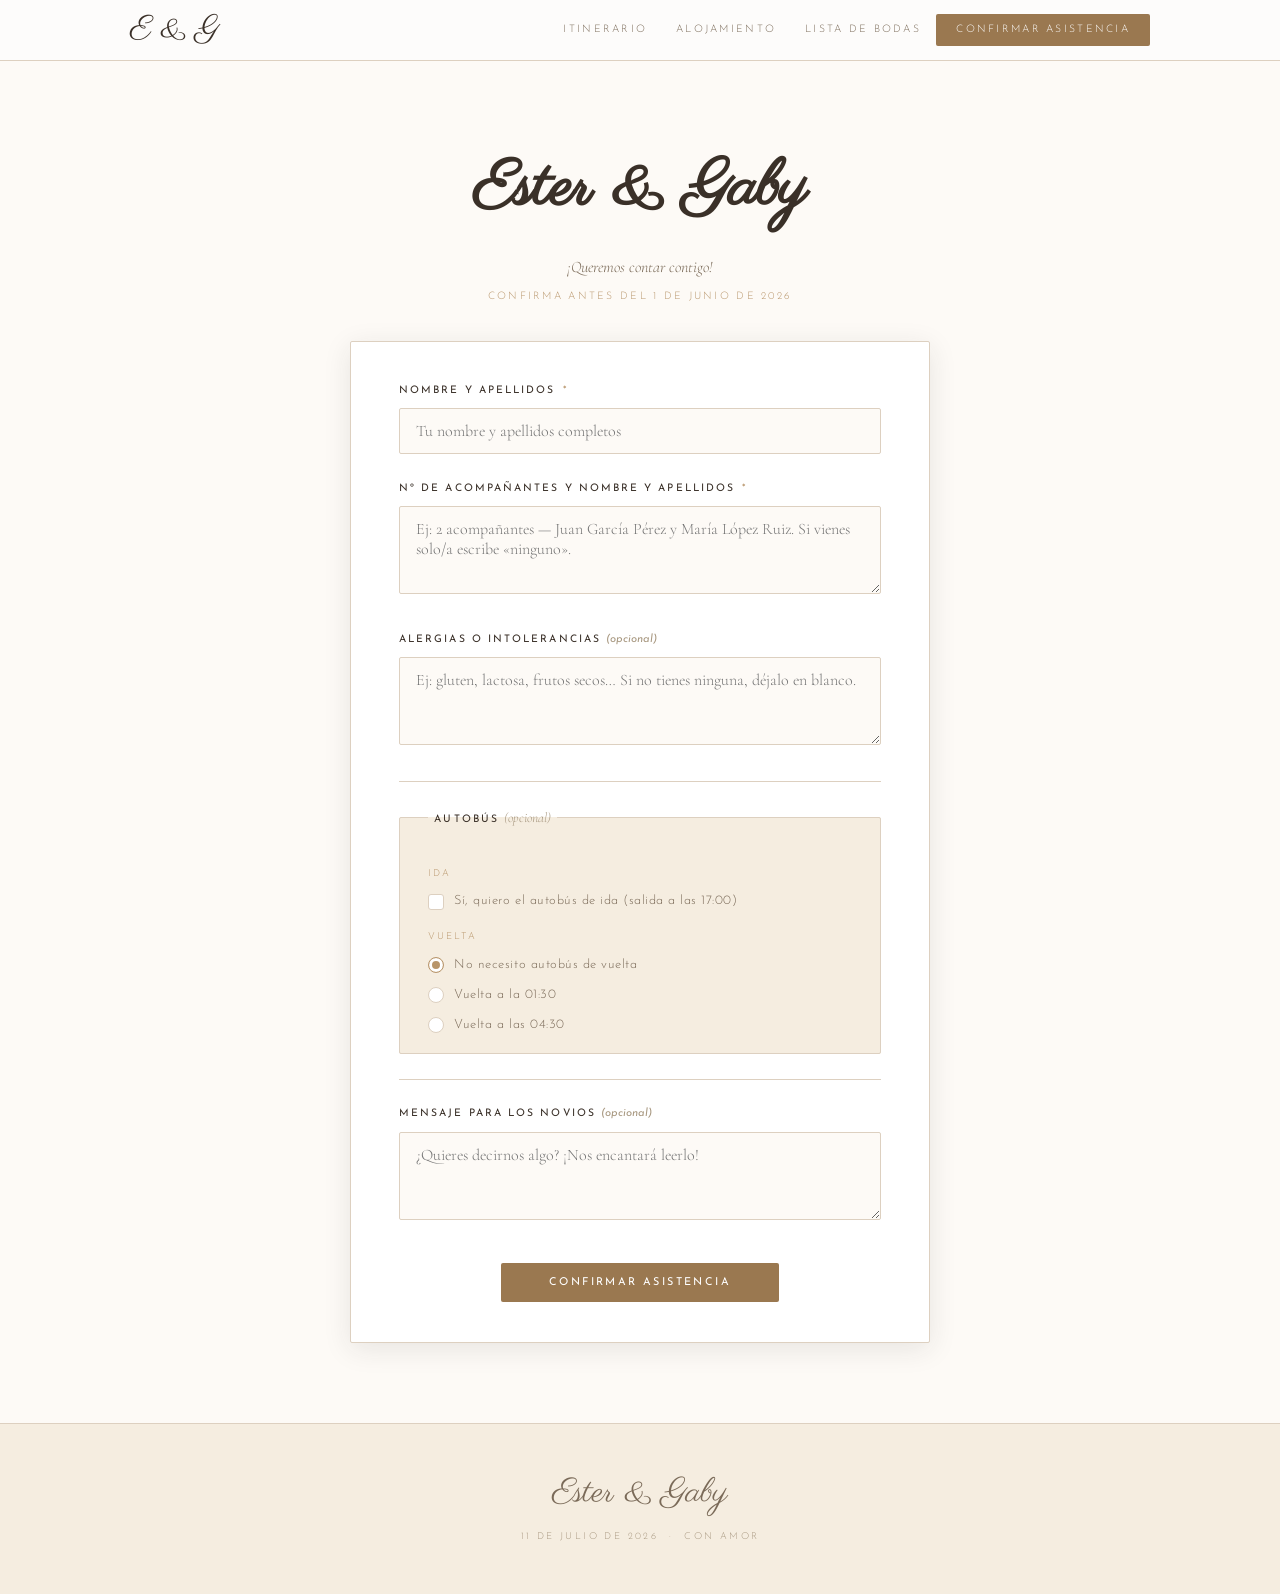
==== confirmacion.html @ cdfa6042 "Favicon cambiado" ====
<!DOCTYPE html>
<html lang="es">
<head>
  <meta charset="UTF-8">
  <meta name="viewport" content="width=device-width, initial-scale=1.0">
  <meta name="description" content="Confirma tu asistencia a la boda de Ester y Gaby · 11 de julio de 2026">
  <title>Confirmar asistencia · Ester &amp; Gaby</title>

  <link rel="icon" type="image/png" href="Imagenes/favicon2.png">

  <link rel="preconnect" href="https://fonts.googleapis.com">
  <link rel="preconnect" href="https://fonts.gstatic.com" crossorigin>
  <link href="https://fonts.googleapis.com/css2?family=Cormorant+Garamond:ital,wght@0,300;0,400;0,600;1,300;1,400&family=Great+Vibes&family=Josefin+Sans:wght@300;400&family=Parisienne&display=swap" rel="stylesheet">
  <link rel="stylesheet" href="styles.css">
</head>
<body class="form-page">

<!-- ══════════════════════════════════════
     NAVEGACIÓN
     ══════════════════════════════════════ -->
<header class="site-header" id="site-header">
  <nav class="nav-wrap" aria-label="Navegación principal">
    <a href="index.html" class="nav-logo" aria-label="Volver al inicio">E &amp; G</a>

    <button
      class="nav-toggle"
      id="nav-toggle"
      aria-label="Abrir menú de navegación"
      aria-expanded="false"
      aria-controls="nav-menu"
    >
      <span></span><span></span><span></span>
    </button>

    <ul class="nav-menu" id="nav-menu" role="list">
      <li><a href="index.html#itinerario">Itinerario</a></li>
      <li><a href="index.html#hoteles">Alojamiento</a></li>
      <li><a href="index.html#lista-bodas">Lista de bodas</a></li>
      <li><a href="confirmacion.html" class="nav-cta-link">Confirmar asistencia</a></li>
    </ul>
  </nav>
</header>

<main>

  <!-- ══════════════════════════════════════
       HERO DEL FORMULARIO
       ══════════════════════════════════════ -->
  <div class="form-hero">
    <div class="form-hero-text">
      <h1 class="form-hero-names">Ester &amp; Gaby</h1>
      <p class="form-hero-sub">¡Queremos contar contigo!</p>
      <p class="form-hero-deadline">Confirma antes del 1 de junio de 2026</p>
    </div>
  </div>

  <!-- ══════════════════════════════════════
       FORMULARIO RSVP
       ══════════════════════════════════════ -->
  <div class="form-wrapper">

    <!--
      ╔═══════════════════════════════════════════════════════════╗
      ║  GOOGLE APPS SCRIPT                                       ║
      ║  Cuando tengas la URL del Web App, sustitúyela aquí:      ║
      ║  action="https://script.google.com/macros/s/XXXX/exec"   ║
      ╚═══════════════════════════════════════════════════════════╝
    -->
    <form
      id="rsvp-form"
      class="rsvp-form"
      action="PENDIENTE_URL_APPS_SCRIPT"
      method="POST"
      novalidate
    >

      <!-- ── 1. Nombre y apellidos ── -->
      <div class="form-group">
        <label class="form-label" for="nombre">
          Nombre y apellidos <span class="req" aria-label="obligatorio">*</span>
        </label>
        <input
          type="text"
          id="nombre"
          name="nombre"
          class="form-input"
          placeholder="Tu nombre y apellidos completos"
          required
          autocomplete="name"
        >
      </div>

      <!-- ── 2. Acompañantes ── -->
      <div class="form-group">
        <label class="form-label" for="acompanantes">
          Nº de acompañantes y nombre y apellidos <span class="req" aria-label="obligatorio">*</span>
        </label>
        <textarea
          id="acompanantes"
          name="acompanantes"
          class="form-textarea"
          rows="3"
          placeholder="Ej: 2 acompañantes — Juan García Pérez y María López Ruiz. Si vienes solo/a escribe «ninguno»."
          required
        ></textarea>
      </div>

      <!-- ── 3. Alergias ── -->
      <div class="form-group">
        <label class="form-label" for="alergias">
          Alergias o intolerancias <span class="opt">(opcional)</span>
        </label>
        <textarea
          id="alergias"
          name="alergias"
          class="form-textarea"
          rows="2"
          placeholder="Ej: gluten, lactosa, frutos secos… Si no tienes ninguna, déjalo en blanco."
        ></textarea>
      </div>

      <hr class="form-divider">

      <!-- ── 4 & 5. Autobús ── -->
      <fieldset class="bus-fieldset">
        <legend class="bus-legend">
          Autobús <span style="font-family:var(--font-serif); font-style:italic; font-weight:300; text-transform:none; letter-spacing:0; font-size:0.85rem; color:var(--text-xlight);">(opcional)</span>
        </legend>

        <!-- Ida -->
        <p class="bus-sublabel">Ida</p>
        <label class="check-label">
          <input type="checkbox" name="autobus_ida" id="autobus_ida" value="Sí, autobús de ida (17:00)">
          Sí, quiero el autobús de ida (salida a las 17:00)
        </label>

        <!-- Vuelta (radio excluyente) -->
        <p class="bus-sublabel">Vuelta</p>
        <div role="radiogroup" aria-label="Selecciona la hora de vuelta del autobús">
          <label class="radio-label">
            <input type="radio" name="autobus_vuelta" value="Sin autobús de vuelta" checked>
            No necesito autobús de vuelta
          </label>
          <label class="radio-label">
            <input type="radio" name="autobus_vuelta" value="Vuelta 01:30">
            Vuelta a la 01:30
          </label>
          <label class="radio-label">
            <input type="radio" name="autobus_vuelta" value="Vuelta 04:30">
            Vuelta a las 04:30
          </label>
        </div>
      </fieldset>

      <hr class="form-divider">

      <!-- ── 6. Mensaje ── -->
      <div class="form-group">
        <label class="form-label" for="mensaje">
          Mensaje para los novios <span class="opt">(opcional)</span>
        </label>
        <textarea
          id="mensaje"
          name="mensaje"
          class="form-textarea"
          rows="3"
          placeholder="¿Quieres decirnos algo? ¡Nos encantará leerlo!"
        ></textarea>
      </div>

      <!-- ── Enviar ── -->
      <div class="form-actions">
        <button type="submit" class="submit-btn" id="submit-btn">
          <span id="btn-text">Confirmar asistencia</span>
        </button>
      </div>

      <!-- Estado: éxito / error -->
      <div class="form-status" id="form-status" role="alert" aria-live="polite"></div>

    </form>
  </div>

</main>


<!-- ══════════════════════════════════════
     FOOTER
     ══════════════════════════════════════ -->
<footer class="site-footer">
  <div class="floral-band-footer" role="img" aria-label="Decoración floral de hortensias en acuarela"></div>
  <div class="footer-content">
    <p class="footer-names">Ester &amp; Gaby</p>
    <p class="footer-meta">11 de julio de 2026 &nbsp;·&nbsp; Con amor</p>
  </div>
</footer>

<script src="script.js" defer></script>
</body>
</html>
---- styles.css ----
/* ============================================================
   BODA ESTER & GABY · 11.07.2026
   Diseño: acuarela hortensias azules · Mobile-first
   ============================================================ */

/* ── Variables ── */
:root {
  --bg:           #fdfaf6;
  --bg-alt:       #f5ede0;
  --text:         #3a3028;
  --text-light:   #7a6a58;
  --text-xlight:  #a89880;

  --h1:           #d4b896;   /* beige cálido claro */
  --h2:           #b8956a;   /* camel / oro viejo principal */
  --h3:           #e8d8c4;   /* beige pálido */
  --h4:           #9a7850;   /* marrón cálido */
  --sage1:        #8fae8f;   /* hojas olivo */
  --sage2:        #b0c4b0;   /* hojas claras */
  --sage3:        #6e8f72;   /* hojas sombra */
  --border:       #ddd0c0;
  --cta:          #9a7850;
  --cta-hover:    #7a5e3a;
  --white:        #ffffff;

  --font-script:  'Great Vibes', cursive;
  --font-serif:   'Cormorant Garamond', Georgia, serif;
  --font-sans:    'Josefin Sans', 'Helvetica Neue', sans-serif;

  --radius:       2px;
  --transition:   0.3s ease;
  --shadow-sm:    0 2px 12px rgba(44,44,42,.06);
  --shadow-md:    0 6px 28px rgba(44,44,42,.10);
}

/* ── Reset ── */
*, *::before, *::after { box-sizing: border-box; margin: 0; padding: 0; }
html { scroll-behavior: smooth; font-size: 16px; }
body {
  background: var(--bg);
  color: var(--text);
  font-family: var(--font-sans);
  font-weight: 300;
  line-height: 1.75;
  overflow-x: hidden;
}
img { max-width: 100%; height: auto; display: block; }
a  { color: inherit; text-decoration: none; transition: var(--transition); }
ul, ol { list-style: none; }
button { cursor: pointer; font-family: inherit; }

/* ── Container ── */
.container {
  width: 100%;
  max-width: 1060px;
  margin: 0 auto;
  padding: 0 1.25rem;
}

/* ── Secciones base ── */
.section { padding: 4.5rem 0; }
.section-alt { background: var(--bg-alt); }

.section-header { text-align: center; margin-bottom: 2.75rem; }

.section-eyebrow {
  font-family: var(--font-sans);
  font-size: 0.65rem;
  letter-spacing: 0.3em;
  text-transform: uppercase;
  color: var(--h2);
  margin-bottom: 0.6rem;
}

.section-title {
  font-family: var(--font-serif);
  font-size: clamp(1.9rem, 5vw, 2.8rem);
  font-weight: 400;
  color: var(--text);
  line-height: 1.15;
}

.section-title-script {
  font-family: 'Parisienne', cursive;
  font-size: clamp(2.4rem, 6vw, 3.5rem);
  font-weight: 400;
  color: var(--text);
  line-height: 1.1;
}

.section-sub {
  font-family: var(--font-serif);
  font-size: 1rem;
  font-style: italic;
  color: var(--text-light);
  margin-top: 0.4rem;
}

/* ── Olive branch SVG divider ── */
.olive-divider {
  display: flex;
  justify-content: center;
  margin: 0 auto 2rem;
  max-width: 480px;
  padding: 0 1rem;
  opacity: 0.85;
}
.olive-divider svg { width: 100%; height: auto; }

/* ── Scroll reveal ── */
.reveal {
  opacity: 0;
  transform: translateY(20px);
  transition: opacity 0.65s ease, transform 0.65s ease;
}
.reveal.is-visible { opacity: 1; transform: none; }
@media (prefers-reduced-motion: reduce) {
  .reveal { transition: none; opacity: 1; transform: none; }
}

/* ── Botones ── */
.btn {
  display: inline-block;
  padding: 0.75rem 2.25rem;
  font-family: var(--font-sans);
  font-size: 0.68rem;
  font-weight: 400;
  letter-spacing: 0.22em;
  text-transform: uppercase;
  border-radius: var(--radius);
  transition: var(--transition);
  border: none;
}
.btn-primary {
  background: var(--cta);
  color: var(--white);
}
.btn-primary:hover { background: var(--cta-hover); }

.btn-outline {
  background: transparent;
  color: var(--h2);
  border: 1px solid var(--h2);
}
.btn-outline:hover { background: var(--h2); color: var(--white); }


/* ============================================================
   NAVIGATION
   ============================================================ */

.site-header {
  position: sticky;
  top: 0; z-index: 200;
  background: rgba(253,252,251,0.94);
  backdrop-filter: blur(10px);
  -webkit-backdrop-filter: blur(10px);
  border-bottom: 1px solid var(--border);
  transition: box-shadow var(--transition);
}
.site-header.scrolled { box-shadow: var(--shadow-sm); }

.nav-wrap {
  max-width: 1060px;
  margin: 0 auto;
  padding: 0 1.25rem;
  height: 60px;
  display: flex;
  align-items: center;
  justify-content: space-between;
}

.nav-logo {
  font-family: 'Parisienne', cursive;
  font-size: 2rem;
  color: var(--text);
  line-height: 1;
  flex-shrink: 0;
}

/* Hamburger */
.nav-toggle {
  display: flex;
  flex-direction: column;
  justify-content: center;
  gap: 5px;
  width: 36px;
  height: 36px;
  background: none;
  border: none;
  padding: 4px;
  z-index: 201;
}
.nav-toggle span {
  display: block;
  width: 22px;
  height: 1.5px;
  background: var(--text);
  transition: transform 0.3s ease, opacity 0.3s ease;
  transform-origin: center;
}
.site-header.nav-open .nav-toggle span:nth-child(1) { transform: translateY(6.5px) rotate(45deg); }
.site-header.nav-open .nav-toggle span:nth-child(2) { opacity: 0; }
.site-header.nav-open .nav-toggle span:nth-child(3) { transform: translateY(-6.5px) rotate(-45deg); }

/* Mobile menu */
.nav-menu {
  display: none;
  flex-direction: column;
  text-align: center;
  gap: 0;
  position: absolute;
  top: 60px; left: 0; right: 0;
  background: rgba(253,252,251,0.97);
  border-bottom: 1px solid var(--border);
  padding: 0.75rem 0 1.25rem;
}
.site-header.nav-open .nav-menu { display: flex; }

.nav-menu li a {
  display: block;
  padding: 0.65rem 1.5rem;
  font-family: var(--font-sans);
  font-size: 0.68rem;
  letter-spacing: 0.22em;
  text-transform: uppercase;
  color: var(--text-light);
}
.nav-menu li a:hover { color: var(--h2); }

.nav-cta-link {
  display: inline-block !important;
  margin-top: 0.5rem;
  padding: 0.55rem 1.75rem !important;
  background: var(--cta) !important;
  color: var(--white) !important;
  border-radius: var(--radius);
}
.nav-cta-link:hover { background: var(--cta-hover) !important; }

/* Desktop nav */
@media (min-width: 768px) {
  .nav-toggle { display: none; }
  .nav-menu {
    display: flex !important;
    flex-direction: row;
    position: static;
    background: transparent;
    border: none;
    padding: 0;
    gap: 0.1rem;
    align-items: center;
  }
  .nav-menu li a { padding: 0.4rem 0.85rem; font-size: 0.65rem; }
  .nav-cta-link { margin-top: 0 !important; padding: 0.45rem 1.25rem !important; font-size: 0.65rem !important; }
}


/* ============================================================
   HERO
   ============================================================ */

.hero {
  background: var(--bg);
  overflow: hidden;
}

.hero-inner {
  display: flex;
  flex-direction: column;
  align-items: center;
  padding: 2.5rem 1.25rem 0;
  max-width: 1060px;
  margin: 0 auto;
}

/* Imagen protagonista: centrada, gran tamaño, siempre arriba */
.hero-img-wrap {
  width: 100%;
  max-width: 620px;
  flex-shrink: 0;
}
.hero-img-wrap img {
  width: 100%;
  height: auto;
  display: block;
}

/* Texto siempre centrado debajo de la imagen */
.hero-text { text-align: center; }

.hero-eyebrow {
  font-family: var(--font-sans);
  font-size: 0.65rem;
  letter-spacing: 0.3em;
  text-transform: uppercase;
  color: var(--text-xlight);
  margin-bottom: 0.75rem;
}

.hero-names {
  font-family: 'Parisienne', cursive;
  font-size: clamp(3rem, 10vw, 5.5rem);
  font-weight: 400;
  letter-spacing: 0.02em;
  text-transform: none;
  color: var(--text);
  line-height: 1.2;
  margin: 1.4rem 0 0.4rem;
}

.hero-ampersand {
  font-family: 'Parisienne', cursive;
  font-size: 1em;
  color: inherit;
}

.hero-date {
  font-family: var(--font-serif);
  font-size: clamp(1rem, 2.5vw, 1.25rem);
  font-weight: 400;
  color: var(--text-light);
  letter-spacing: 0.12em;
  margin: 1rem 0 0.25rem;
}

.hero-location {
  font-family: var(--font-serif);
  font-size: clamp(0.85rem, 2vw, 1rem);
  font-style: italic;
  color: var(--text-xlight);
  letter-spacing: 0.08em;
  margin-bottom: 1.75rem;
}

/* Countdown */
.countdown {
  display: flex;
  align-items: center;
  gap: 0.5rem;
  justify-content: center;
  margin-bottom: 2rem;
}

.countdown-unit {
  display: flex;
  flex-direction: column;
  align-items: center;
  min-width: clamp(52px, 12vw, 72px);
  padding: 0.7rem 0.4rem 0.6rem;
  background: var(--white);
  border: 1px solid var(--border);
  border-radius: var(--radius);
  box-shadow: var(--shadow-sm);
}

.countdown-num {
  font-family: var(--font-serif);
  font-size: clamp(1.5rem, 5vw, 2.2rem);
  font-weight: 400;
  color: var(--h4);
  line-height: 1;
  font-variant-numeric: tabular-nums;
  min-width: 2ch;
  text-align: center;
}

.countdown-label {
  font-family: var(--font-sans);
  font-size: 0.55rem;
  letter-spacing: 0.18em;
  text-transform: uppercase;
  color: var(--text-xlight);
  margin-top: 0.3rem;
}

.countdown-sep {
  font-family: var(--font-serif);
  font-size: clamp(1.2rem, 4vw, 1.8rem);
  color: var(--h1);
  padding-bottom: 0.6rem;
  align-self: center;
  line-height: 1;
}

/* Desktop: imagen más grande pero sigue centrada */
@media (min-width: 768px) {
  .hero-inner { padding-top: 3.5rem; }
  .hero-img-wrap { max-width: 720px; }
}


/* ============================================================
   ITINERARIO — Timeline
   ============================================================ */

.timeline-wrap { max-width: 820px; margin: 0 auto; }

/* TIMELINE — alternado izquierda/derecha en todas las pantallas */
.timeline {
  position: relative;
  padding-left: 0;
}

.timeline::before {
  content: '';
  position: absolute;
  top: 10px; bottom: 10px;
  left: 50%;
  transform: translateX(-1px);
  width: 1px;
  background: linear-gradient(to bottom,
    transparent,
    var(--border) 8%,
    var(--border) 92%,
    transparent);
}

.timeline-item {
  display: grid;
  grid-template-columns: 1fr 1.5rem 1fr;
  column-gap: 0.5rem;
  align-items: start;
  margin-bottom: 1.75rem;
}
.timeline-item:last-child { margin-bottom: 0; }

.timeline-dot {
  width: 10px;
  height: 10px;
  border-radius: 50%;
  background: var(--white);
  border: 2px solid var(--h2);
  box-shadow: 0 0 0 3px rgba(154,181,204,0.18);
  z-index: 1;
}

.timeline-time {
  font-family: var(--font-sans);
  font-size: 0.6rem;
  letter-spacing: 0.15em;
  text-transform: uppercase;
  color: var(--h2);
  margin-bottom: 0.45rem;
  line-height: 1.5;
}

.timeline-card {
  display: flex;
  align-items: center;
  gap: 0.6rem;
  background: var(--white);
  border: 1px solid var(--border);
  border-radius: var(--radius);
  padding: 0.65rem 0.75rem;
  box-shadow: var(--shadow-sm);
  transition: box-shadow var(--transition), transform var(--transition);
}
.timeline-card:hover { box-shadow: var(--shadow-md); transform: translateY(-1px); }

.timeline-img {
  width: 48px;
  height: 48px;
  object-fit: contain;
  flex-shrink: 0;
  border-radius: var(--radius);
}

.timeline-info h3 {
  font-family: var(--font-sans);
  font-size: 0.65rem;
  font-weight: 400;
  letter-spacing: 0.12em;
  text-transform: uppercase;
  color: var(--text);
  margin-bottom: 0.1rem;
}
.timeline-info p {
  font-family: var(--font-serif);
  font-style: italic;
  font-size: 0.78rem;
  color: var(--text-light);
}
.timeline-map-link {
  display: inline-block;
  margin-top: 0.4rem;
  font-family: var(--font-sans);
  font-size: 0.65rem;
  letter-spacing: 0.06em;
  color: var(--cta);
  text-decoration: none;
}
.timeline-map-link:hover { text-decoration: underline; }

/* Items IMPARES: hora col 1, dot col 2, card col 3 */
.timeline-item:nth-child(odd) .timeline-time {
  grid-column: 1; grid-row: 1;
  text-align: right;
  padding-top: 0.85rem;
}
.timeline-item:nth-child(odd) .timeline-dot {
  grid-column: 2; grid-row: 1;
  position: static;
  margin: 0.9rem auto 0;
}
.timeline-item:nth-child(odd) .timeline-card {
  grid-column: 3; grid-row: 1;
}

/* Items PARES: card col 1, dot col 2, hora col 3 */
.timeline-item:nth-child(even) .timeline-card {
  grid-column: 1; grid-row: 1;
  flex-direction: row-reverse;
  text-align: right;
}
.timeline-item:nth-child(even) .timeline-dot {
  grid-column: 2; grid-row: 1;
  position: static;
  margin: 0.9rem auto 0;
}
.timeline-item:nth-child(even) .timeline-time {
  grid-column: 3; grid-row: 1;
  text-align: left;
  padding-top: 0.85rem;
}

/* TABLET/DESKTOP: más espacio y elementos más grandes */
@media (min-width: 640px) {
  .timeline-item {
    grid-template-columns: 1fr 2.5rem 1fr;
    column-gap: 1rem;
    margin-bottom: 2.5rem;
  }
  .timeline-dot { margin-top: 1.05rem !important; }
  .timeline-time { font-size: 0.65rem; }
  .timeline-card { padding: 0.85rem; gap: 1rem; }
  .timeline-img { width: 72px; height: 72px; }
  .timeline-info h3 { font-size: 0.75rem; }
  .timeline-info p { font-size: 0.88rem; }
  .timeline-map-link { font-size: 0.75rem; }
}

@media (min-width: 768px) {
  .timeline-card { padding: 1rem 1.2rem; gap: 1.2rem; }
  .timeline-img  { width: 90px; height: 90px; }
}


/* ============================================================
   HOTELES — Accordion details/summary
   ============================================================ */

.hotels-intro {
  text-align: center;
  font-family: var(--font-serif);
  font-style: italic;
  font-size: 1rem;
  color: var(--text-light);
  max-width: 520px;
  margin: -1.5rem auto 2.5rem;
}

.hotels-accordion {
  max-width: 680px;
  margin: 0 auto;
  border-top: 1px solid var(--border);
}

.hotel-group {
  border-bottom: 1px solid var(--border);
}

.hotel-summary {
  display: flex;
  align-items: center;
  gap: 1rem;
  padding: 1.1rem 0.25rem;
  cursor: pointer;
  list-style: none;
  user-select: none;
  transition: background var(--transition);
  border-radius: var(--radius);
}
.hotel-summary::-webkit-details-marker { display: none; }
.hotel-summary:hover { background: rgba(154,181,204,0.06); }

.hotel-group-location {
  font-family: var(--font-sans);
  font-size: 0.65rem;
  letter-spacing: 0.28em;
  text-transform: uppercase;
  color: var(--h2);
  flex-shrink: 0;
  min-width: 80px;
}

.hotel-group-label {
  font-family: var(--font-serif);
  font-size: 1.05rem;
  font-weight: 400;
  color: var(--text);
  flex: 1;
}

.hotel-count {
  font-family: var(--font-sans);
  font-size: 0.62rem;
  letter-spacing: 0.15em;
  color: var(--text-xlight);
  flex-shrink: 0;
}

.hotel-chevron {
  width: 8px;
  height: 8px;
  border-right: 1.5px solid var(--h2);
  border-bottom: 1.5px solid var(--h2);
  transform: rotate(45deg);
  transition: transform 0.3s ease;
  flex-shrink: 0;
  margin-top: -3px;
}
.hotel-group[open] .hotel-chevron { transform: rotate(-135deg); margin-top: 3px; }

.hotel-list {
  padding: 0.25rem 0 1.25rem 1rem;
  display: flex;
  flex-direction: column;
  gap: 0.1rem;
}

.hotel-link {
  display: flex;
  align-items: center;
  justify-content: space-between;
  gap: 0.75rem;
  padding: 0.6rem 0.85rem;
  font-family: var(--font-serif);
  font-size: 1rem;
  color: var(--text);
  border-radius: var(--radius);
  transition: background var(--transition), color var(--transition);
}
.hotel-link:hover {
  background: rgba(154,181,204,0.10);
  color: var(--h4);
}
.hotel-link-arrow {
  font-size: 0.85rem;
  color: var(--h2);
  opacity: 0;
  transition: opacity var(--transition), transform var(--transition);
}
.hotel-link:hover .hotel-link-arrow { opacity: 1; transform: translateX(3px); }


/* ============================================================
   LISTA DE BODAS
   ============================================================ */

.lista-content {
  max-width: 580px;
  margin: 0 auto;
  text-align: center;
}

.lista-text {
  font-family: var(--font-serif);
  font-size: clamp(1rem, 2.2vw, 1.15rem);
  font-style: italic;
  color: var(--text-light);
  line-height: 1.9;
  margin-bottom: 2rem;
}

.iban-card {
  display: inline-flex;
  flex-direction: column;
  align-items: center;
  gap: 1rem;
  background: var(--white);
  border: 1px solid var(--border);
  border-radius: var(--radius);
  padding: 1.75rem 2.25rem;
  box-shadow: var(--shadow-sm);
  position: relative;
}

.iban-label {
  font-family: var(--font-sans);
  font-size: 0.6rem;
  letter-spacing: 0.3em;
  text-transform: uppercase;
  color: var(--text-xlight);
}

.iban-number {
  font-family: var(--font-serif);
  font-size: clamp(0.95rem, 2.8vw, 1.2rem);
  font-weight: 400;
  letter-spacing: 0.12em;
  color: var(--text);
  font-style: normal;
}

.btn-copy {
  display: inline-flex;
  align-items: center;
  gap: 0.45rem;
  padding: 0.5rem 1.1rem;
  background: transparent;
  border: 1px solid var(--border);
  color: var(--text-light);
  font-family: var(--font-sans);
  font-size: 0.62rem;
  letter-spacing: 0.18em;
  text-transform: uppercase;
  border-radius: var(--radius);
  transition: var(--transition);
}
.btn-copy:hover { border-color: var(--h2); color: var(--h2); }
.btn-copy.copied { border-color: var(--sage1); color: var(--sage1); }

.copy-feedback {
  position: absolute;
  bottom: -1.6rem;
  left: 50%;
  transform: translateX(-50%);
  font-family: var(--font-sans);
  font-size: 0.62rem;
  letter-spacing: 0.18em;
  text-transform: uppercase;
  color: var(--sage1);
  white-space: nowrap;
  opacity: 0;
  transition: opacity 0.35s ease;
}
.copy-feedback.show { opacity: 1; }


/* ============================================================
   NOTA ADULTOS
   ============================================================ */

.section-nota { padding: 3rem 0; }

.nota-card {
  max-width: 660px;
  margin: 0 auto;
  display: flex;
  align-items: flex-start;
  gap: 1.25rem;
  padding: 1.75rem 2rem;
  background: var(--white);
  border: 1px solid var(--border);
  border-left: 3px solid var(--h1);
  border-radius: var(--radius);
  box-shadow: var(--shadow-sm);
}

.nota-icon {
  color: var(--h1);
  font-size: 1.1rem;
  flex-shrink: 0;
  margin-top: 0.2rem;
  line-height: 1;
}

.nota-text {
  font-family: var(--font-serif);
  font-size: clamp(0.95rem, 2vw, 1.05rem);
  font-style: italic;
  color: var(--text-light);
  line-height: 1.8;
}


/* ============================================================
   CTA CONFIRMACION
   ============================================================ */

.section-cta { text-align: center; padding: 5rem 0; }
.cta-inner { display: flex; flex-direction: column; align-items: center; gap: 1.5rem; }
.cta-deadline {
  font-family: var(--font-serif);
  font-size: 1rem;
  font-style: italic;
  color: var(--text-light);
}
.cta-deadline strong { color: var(--h4); font-style: normal; font-weight: 400; }


/* ============================================================
   FOOTER
   ============================================================ */

.site-footer {
  background: var(--bg-alt);
  border-top: 1px solid var(--border);
}

.footer-content {
  text-align: center;
  padding: 2.5rem 1.25rem 3rem;
}

.footer-names {
  font-family: 'Parisienne', cursive;
  font-size: 2.1rem;
  color: var(--text-light);
  margin-bottom: 0.4rem;
}

.footer-meta {
  font-family: var(--font-sans);
  font-size: 0.6rem;
  letter-spacing: 0.25em;
  text-transform: uppercase;
  color: var(--text-xlight);
}
.footer-powered {
  font-family: var(--font-sans);
  font-size: 0.5rem;
  letter-spacing: 0.15em;
  color: var(--text-xlight);
  opacity: 0.5;
  margin-top: 0.75rem;
}


/* ============================================================
   FORMULARIO (confirmacion.html)
   ============================================================ */

.form-page { min-height: 100vh; background: var(--bg); }

/* Hero del formulario */
.form-hero {
  overflow: hidden;
  text-align: center;
}

.form-hero-text {
  padding: 3.5rem 1.25rem 1.5rem;
}

.form-hero-names {
  font-family: 'Parisienne', cursive;
  font-size: clamp(2.5rem, 7vw, 4rem);
  color: var(--text);
  margin-bottom: 0.5rem;
}

.form-hero-sub {
  font-family: var(--font-serif);
  font-size: 1rem;
  font-style: italic;
  color: var(--text-light);
}

.form-hero-deadline {
  display: inline-block;
  margin-top: 0.3rem;
  font-family: var(--font-sans);
  font-size: 0.65rem;
  letter-spacing: 0.22em;
  text-transform: uppercase;
  color: var(--h2);
}

/* Formulario */
.form-wrapper {
  max-width: 620px;
  margin: 0 auto;
  padding: 0.5rem 1.25rem 5rem;
}

.rsvp-form {
  background: var(--white);
  border: 1px solid var(--border);
  border-radius: var(--radius);
  box-shadow: var(--shadow-md);
  padding: 2rem 1.5rem;
}

.form-group { margin-bottom: 1.6rem; }

.form-label {
  display: block;
  font-family: var(--font-sans);
  font-size: 0.65rem;
  font-weight: 400;
  letter-spacing: 0.2em;
  text-transform: uppercase;
  color: var(--text);
  margin-bottom: 0.5rem;
}

.form-label .req { color: var(--h2); margin-left: 2px; }
.form-label .opt { color: var(--text-xlight); font-style: italic; text-transform: none; letter-spacing: 0; font-size: 0.7rem; }

.form-input,
.form-textarea {
  width: 100%;
  padding: 0.75rem 1rem;
  border: 1px solid var(--border);
  border-radius: var(--radius);
  background: var(--bg);
  font-family: var(--font-serif);
  font-size: 1rem;
  font-weight: 300;
  color: var(--text);
  transition: border-color 0.25s ease, box-shadow 0.25s ease;
  outline: none;
  -webkit-appearance: none;
}
.form-input:focus,
.form-textarea:focus {
  border-color: var(--h2);
  box-shadow: 0 0 0 3px rgba(154,181,204,0.15);
  background: var(--white);
}
.form-textarea { resize: vertical; min-height: 88px; }

/* Fieldset autobús */
.bus-fieldset {
  border: 1px solid var(--border);
  border-radius: var(--radius);
  padding: 1.25rem 1.25rem 0.75rem;
  background: var(--bg-alt);
  margin-bottom: 1.6rem;
}
.bus-legend {
  font-family: var(--font-sans);
  font-size: 0.65rem;
  font-weight: 400;
  letter-spacing: 0.2em;
  text-transform: uppercase;
  color: var(--text);
  padding: 0 0.4rem;
}
.bus-sublabel {
  font-family: var(--font-sans);
  font-size: 0.6rem;
  letter-spacing: 0.2em;
  text-transform: uppercase;
  color: var(--h2);
  margin: 1rem 0 0.5rem;
}
.bus-sublabel:first-of-type { margin-top: 0.75rem; }

/* Checkbox & Radio custom */
.check-label,
.radio-label {
  display: flex;
  align-items: center;
  gap: 0.65rem;
  cursor: pointer;
  margin-bottom: 0.5rem;
  font-family: var(--font-sans);
  font-size: 0.8rem;
  font-weight: 300;
  letter-spacing: 0.04em;
  color: var(--text-light);
}
.check-label:last-child,
.radio-label:last-child { margin-bottom: 0; }

.check-label input[type="checkbox"],
.radio-label  input[type="radio"] {
  -webkit-appearance: none;
  appearance: none;
  width: 16px; height: 16px;
  border: 1.5px solid var(--border);
  border-radius: 3px;
  background: var(--white);
  cursor: pointer;
  flex-shrink: 0;
  transition: var(--transition);
  position: relative;
}
.radio-label input[type="radio"] { border-radius: 50%; }

.check-label input[type="checkbox"]:checked {
  background: var(--h2);
  border-color: var(--h2);
}
.check-label input[type="checkbox"]:checked::after {
  content: '';
  position: absolute;
  top: 1px; left: 4px;
  width: 5px; height: 8px;
  border: 1.5px solid var(--white);
  border-top: none; border-left: none;
  transform: rotate(45deg);
}
.radio-label input[type="radio"]:checked {
  border-color: var(--h2);
  box-shadow: inset 0 0 0 3px var(--white), inset 0 0 0 8px var(--h2);
}

.form-divider {
  border: none;
  border-top: 1px solid var(--border);
  margin: 1.5rem 0;
}

/* Submit */
.form-actions { text-align: center; padding-top: 0.5rem; }

.submit-btn {
  display: inline-block;
  padding: 0.85rem 3rem;
  background: var(--cta);
  color: var(--white);
  font-family: var(--font-sans);
  font-size: 0.68rem;
  font-weight: 400;
  letter-spacing: 0.22em;
  text-transform: uppercase;
  border: none;
  border-radius: var(--radius);
  cursor: pointer;
  transition: background var(--transition);
}
.submit-btn:hover:not(:disabled) { background: var(--cta-hover); }
.submit-btn:disabled { opacity: 0.6; cursor: not-allowed; }

/* Status mensajes */
.form-status {
  margin-top: 1.25rem;
  padding: 1rem 1.25rem;
  border-radius: var(--radius);
  font-family: var(--font-serif);
  font-size: 0.95rem;
  font-style: italic;
  text-align: center;
  display: none;
}
.form-status.success {
  display: block;
  background: rgba(143,174,143,0.1);
  border: 1px solid var(--sage1);
  color: var(--sage3);
}
.form-status.error {
  display: block;
  background: rgba(180,80,80,0.07);
  border: 1px solid #c07070;
  color: #a05050;
}

/* Responsive form */
@media (min-width: 768px) {
  .rsvp-form { padding: 2.5rem 3rem; }
  .form-hero-text { padding-top: 4.5rem; }
  .bus-fieldset { padding: 1.5rem 1.75rem 1rem; }
}
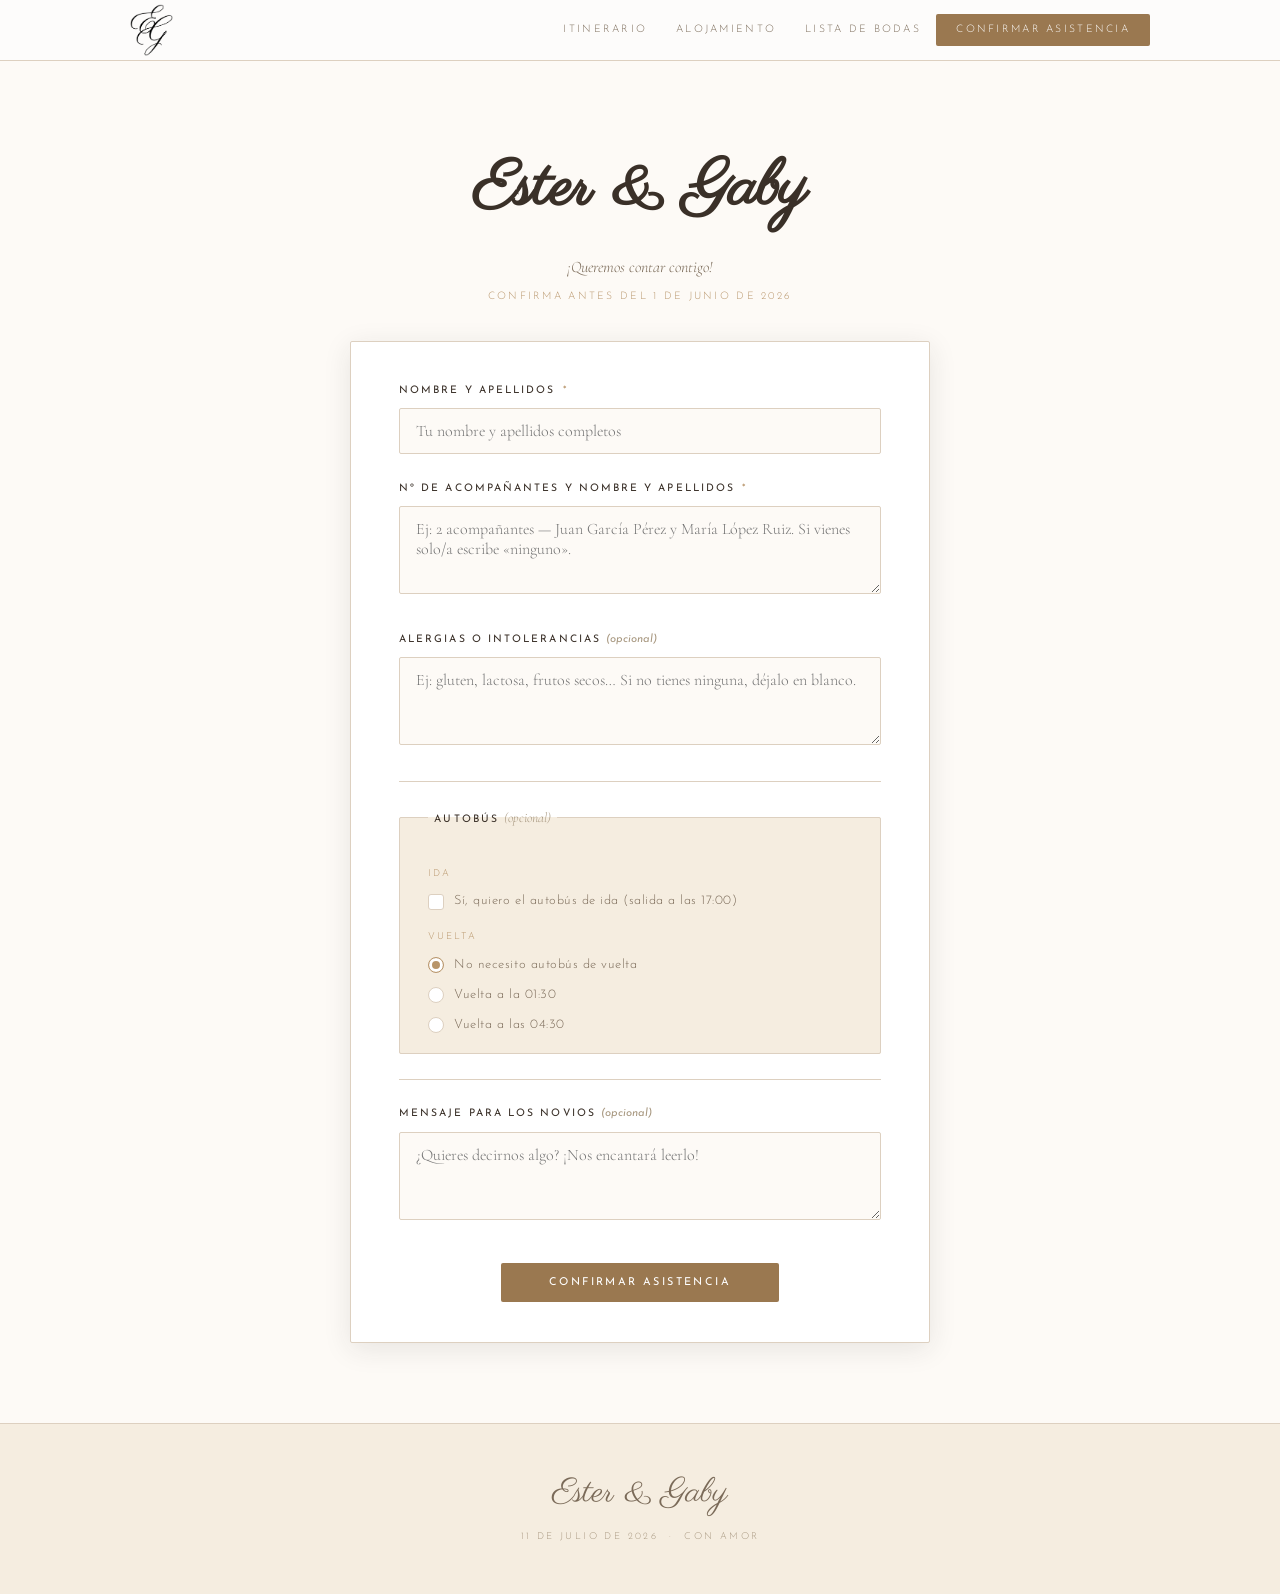
==== commit 39bc4761: "Actualizado Letra Index EG" ====
--- a/confirmacion.html
+++ b/confirmacion.html
@@ -20,7 +20,9 @@
      ══════════════════════════════════════ -->
 <header class="site-header" id="site-header">
   <nav class="nav-wrap" aria-label="Navegación principal">
-    <a href="index.html" class="nav-logo" aria-label="Volver al inicio">E &amp; G</a>
+    <a href="index.html" class="nav-logo" aria-label="Volver al inicio">
+      <img src="Imagenes/eg-ok.png" alt="E & G" class="nav-logo-img">
+    </a>
 
     <button
       class="nav-toggle"
--- a/styles.css
+++ b/styles.css
@@ -171,11 +171,13 @@
 }
 
 .nav-logo {
-  font-family: 'Parisienne', cursive;
-  font-size: 2rem;
-  color: var(--text);
   line-height: 1;
   flex-shrink: 0;
+}
+.nav-logo-img {
+  height: 52px;
+  width: auto;
+  display: block;
 }
 
 /* Hamburger */
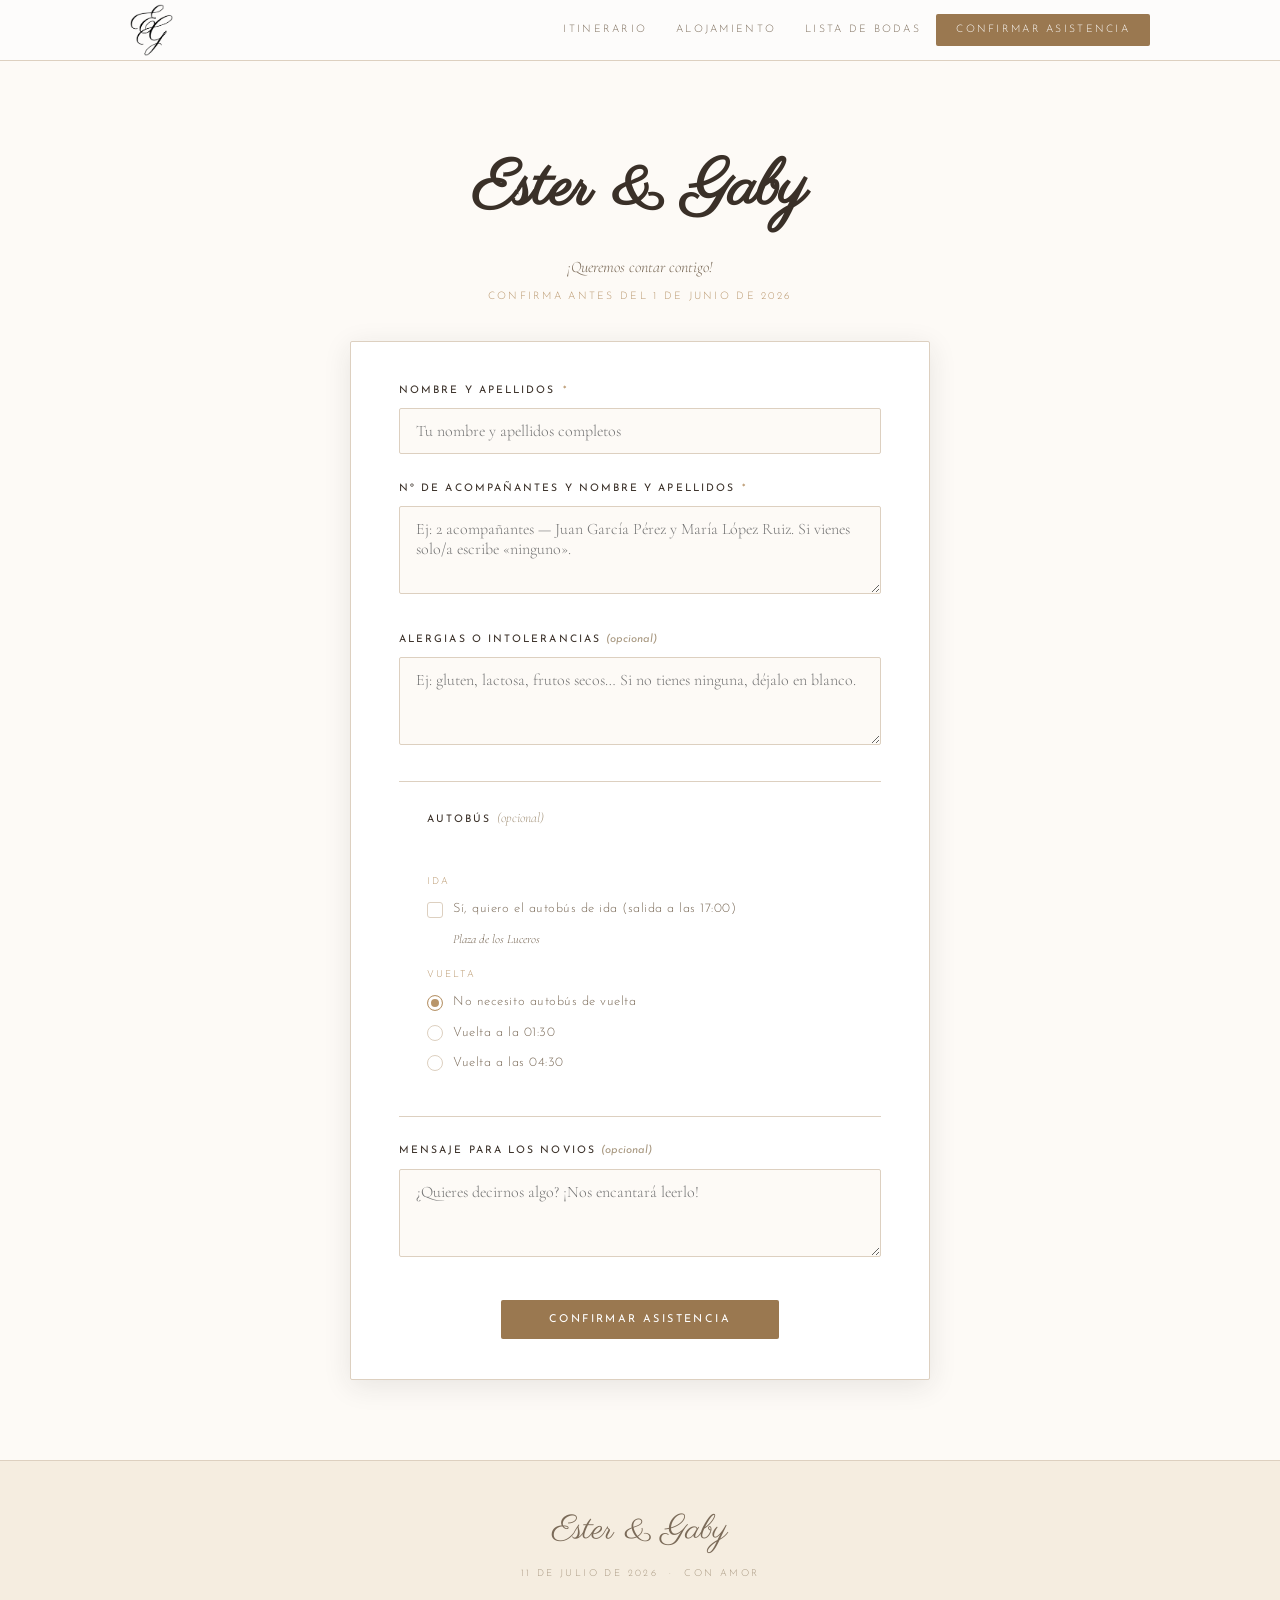
==== commit cd12ed3b: "Arreglado autobús, confirmación, etc." ====
--- a/confirmacion.html
+++ b/confirmacion.html
@@ -135,6 +135,7 @@
           <input type="checkbox" name="autobus_ida" id="autobus_ida" value="Sí, autobús de ida (17:00)">
           Sí, quiero el autobús de ida (salida a las 17:00)
         </label>
+        <p class="bus-place">Plaza de los Luceros</p>
 
         <!-- Vuelta (radio excluyente) -->
         <p class="bus-sublabel">Vuelta</p>
--- a/styles.css
+++ b/styles.css
@@ -926,20 +926,20 @@
 
 /* Fieldset autobús */
 .bus-fieldset {
-  border: 1px solid var(--border);
-  border-radius: var(--radius);
-  padding: 1.25rem 1.25rem 0.75rem;
-  background: var(--bg-alt);
+  border: none;
+  padding: 0;
   margin-bottom: 1.6rem;
 }
 .bus-legend {
+  display: block;
   font-family: var(--font-sans);
   font-size: 0.65rem;
   font-weight: 400;
   letter-spacing: 0.2em;
   text-transform: uppercase;
   color: var(--text);
-  padding: 0 0.4rem;
+  margin-bottom: 0.5rem;
+  padding: 0;
 }
 .bus-sublabel {
   font-family: var(--font-sans);
@@ -950,6 +950,13 @@
   margin: 1rem 0 0.5rem;
 }
 .bus-sublabel:first-of-type { margin-top: 0.75rem; }
+.bus-place {
+  font-family: var(--font-serif);
+  font-style: italic;
+  font-size: 0.78rem;
+  color: var(--text-light);
+  margin: 0.2rem 0 0 1.65rem;
+}
 
 /* Checkbox & Radio custom */
 .check-label,
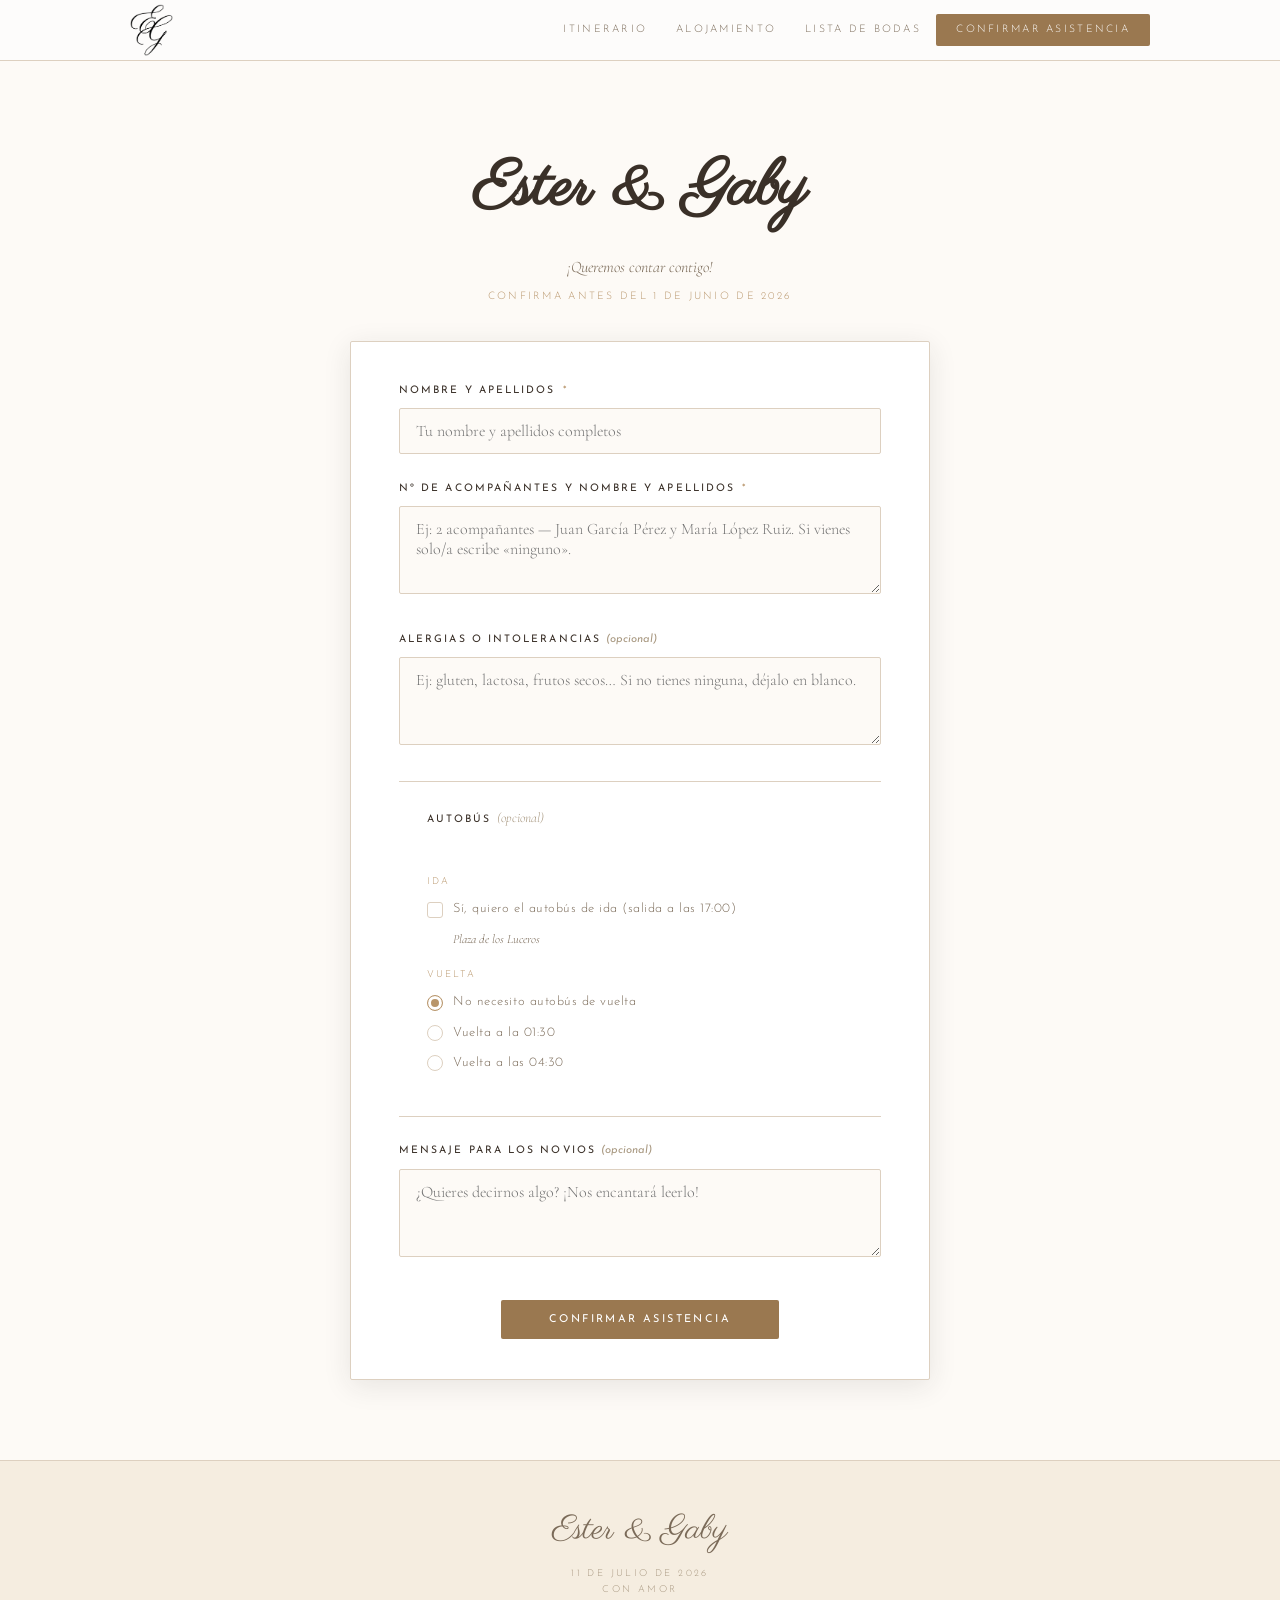
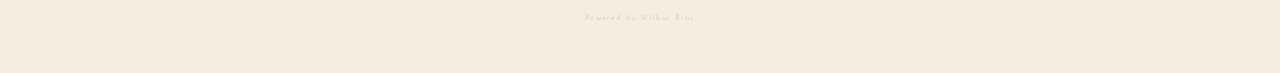
==== commit 6ab51705: "He cambiado el footer de confirmación" ====
--- a/confirmacion.html
+++ b/confirmacion.html
@@ -6,7 +6,7 @@
   <meta name="description" content="Confirma tu asistencia a la boda de Ester y Gaby · 11 de julio de 2026">
   <title>Confirmar asistencia · Ester &amp; Gaby</title>
 
-  <link rel="icon" type="image/png" href="Imagenes/favicon2.png">
+  <link rel="icon" type="image/png" href="Imagenes/eg-ok.png">
 
   <link rel="preconnect" href="https://fonts.googleapis.com">
   <link rel="preconnect" href="https://fonts.gstatic.com" crossorigin>
@@ -65,13 +65,13 @@
       ╔═══════════════════════════════════════════════════════════╗
       ║  GOOGLE APPS SCRIPT                                       ║
       ║  Cuando tengas la URL del Web App, sustitúyela aquí:      ║
-      ║  action="https://script.google.com/macros/s/XXXX/exec"   ║
+      ║  action="https://script.google.com/macros/s/AKfycbyWV3R-04KNfrPffSEsRzSnWg1pP5Fo3r7Xl1ZWSxY2ciwISnov5Mxejd42m9c_a0JSHA/exec"   ║
       ╚═══════════════════════════════════════════════════════════╝
     -->
     <form
       id="rsvp-form"
       class="rsvp-form"
-      action="PENDIENTE_URL_APPS_SCRIPT"
+      action="https://script.google.com/macros/s/AKfycbyWV3R-04KNfrPffSEsRzSnWg1pP5Fo3r7Xl1ZWSxY2ciwISnov5Mxejd42m9c_a0JSHA/exec"
       method="POST"
       novalidate
     >
@@ -191,10 +191,11 @@
      FOOTER
      ══════════════════════════════════════ -->
 <footer class="site-footer">
-  <div class="floral-band-footer" role="img" aria-label="Decoración floral de hortensias en acuarela"></div>
   <div class="footer-content">
     <p class="footer-names">Ester &amp; Gaby</p>
-    <p class="footer-meta">11 de julio de 2026 &nbsp;·&nbsp; Con amor</p>
+    <p class="footer-meta">11 de julio de 2026</p>
+    <p class="footer-meta">Con amor</p>
+    <p class="footer-powered">Powered by Wilbur Bros</p>
   </div>
 </footer>
 
--- a/styles.css
+++ b/styles.css
@@ -398,18 +398,17 @@
 
 .timeline-wrap { max-width: 820px; margin: 0 auto; }
 
-/* TIMELINE — alternado izquierda/derecha en todas las pantallas */
+/* TIMELINE — columna única en mobile, alternado en pantallas mayores */
 .timeline {
   position: relative;
-  padding-left: 0;
+  padding-left: 2.5rem;
 }
 
 .timeline::before {
   content: '';
   position: absolute;
   top: 10px; bottom: 10px;
-  left: 50%;
-  transform: translateX(-1px);
+  left: 0.85rem;
   width: 1px;
   background: linear-gradient(to bottom,
     transparent,
@@ -419,15 +418,15 @@
 }
 
 .timeline-item {
-  display: grid;
-  grid-template-columns: 1fr 1.5rem 1fr;
-  column-gap: 0.5rem;
-  align-items: start;
-  margin-bottom: 1.75rem;
+  position: relative;
+  margin-bottom: 1.5rem;
 }
 .timeline-item:last-child { margin-bottom: 0; }
 
 .timeline-dot {
+  position: absolute;
+  left: -1.9rem;
+  top: 0.85rem;
   width: 10px;
   height: 10px;
   border-radius: 50%;
@@ -443,26 +442,26 @@
   letter-spacing: 0.15em;
   text-transform: uppercase;
   color: var(--h2);
-  margin-bottom: 0.45rem;
+  margin-bottom: 0.3rem;
   line-height: 1.5;
 }
 
 .timeline-card {
   display: flex;
   align-items: center;
-  gap: 0.6rem;
+  gap: 0.75rem;
   background: var(--white);
   border: 1px solid var(--border);
   border-radius: var(--radius);
-  padding: 0.65rem 0.75rem;
+  padding: 0.75rem 1rem;
   box-shadow: var(--shadow-sm);
   transition: box-shadow var(--transition), transform var(--transition);
 }
 .timeline-card:hover { box-shadow: var(--shadow-md); transform: translateY(-1px); }
 
 .timeline-img {
-  width: 48px;
-  height: 48px;
+  width: 56px;
+  height: 56px;
   object-fit: contain;
   flex-shrink: 0;
   border-radius: var(--radius);
@@ -470,7 +469,7 @@
 
 .timeline-info h3 {
   font-family: var(--font-sans);
-  font-size: 0.65rem;
+  font-size: 0.7rem;
   font-weight: 400;
   letter-spacing: 0.12em;
   text-transform: uppercase;
@@ -480,7 +479,7 @@
 .timeline-info p {
   font-family: var(--font-serif);
   font-style: italic;
-  font-size: 0.78rem;
+  font-size: 0.85rem;
   color: var(--text-light);
 }
 .timeline-map-link {
@@ -494,51 +493,43 @@
 }
 .timeline-map-link:hover { text-decoration: underline; }
 
-/* Items IMPARES: hora col 1, dot col 2, card col 3 */
-.timeline-item:nth-child(odd) .timeline-time {
-  grid-column: 1; grid-row: 1;
-  text-align: right;
-  padding-top: 0.85rem;
-}
-.timeline-item:nth-child(odd) .timeline-dot {
-  grid-column: 2; grid-row: 1;
-  position: static;
-  margin: 0.9rem auto 0;
-}
-.timeline-item:nth-child(odd) .timeline-card {
-  grid-column: 3; grid-row: 1;
-}
-
-/* Items PARES: card col 1, dot col 2, hora col 3 */
-.timeline-item:nth-child(even) .timeline-card {
-  grid-column: 1; grid-row: 1;
-  flex-direction: row-reverse;
-  text-align: right;
-}
-.timeline-item:nth-child(even) .timeline-dot {
-  grid-column: 2; grid-row: 1;
-  position: static;
-  margin: 0.9rem auto 0;
-}
-.timeline-item:nth-child(even) .timeline-time {
-  grid-column: 3; grid-row: 1;
-  text-align: left;
-  padding-top: 0.85rem;
-}
-
-/* TABLET/DESKTOP: más espacio y elementos más grandes */
+/* ALTERNADO — a partir de 520px */
+@media (min-width: 520px) {
+  .timeline {
+    padding-left: 0;
+  }
+  .timeline::before {
+    left: 50%;
+    transform: translateX(-1px);
+  }
+  .timeline-item {
+    display: grid;
+    grid-template-columns: 1fr 2rem 1fr;
+    column-gap: 0.75rem;
+    align-items: start;
+    margin-bottom: 2rem;
+    position: static;
+  }
+  .timeline-dot {
+    position: static;
+    margin: 0.9rem auto 0;
+  }
+  /* Impares: hora izq, dot centro, card dcha */
+  .timeline-item:nth-child(odd) .timeline-time  { grid-column: 1; grid-row: 1; text-align: right; padding-top: 0.85rem; }
+  .timeline-item:nth-child(odd) .timeline-dot   { grid-column: 2; grid-row: 1; }
+  .timeline-item:nth-child(odd) .timeline-card  { grid-column: 3; grid-row: 1; }
+  /* Pares: card izq, dot centro, hora dcha */
+  .timeline-item:nth-child(even) .timeline-card  { grid-column: 1; grid-row: 1; flex-direction: row-reverse; text-align: right; }
+  .timeline-item:nth-child(even) .timeline-dot   { grid-column: 2; grid-row: 1; }
+  .timeline-item:nth-child(even) .timeline-time  { grid-column: 3; grid-row: 1; text-align: left; padding-top: 0.85rem; }
+}
+
 @media (min-width: 640px) {
-  .timeline-item {
-    grid-template-columns: 1fr 2.5rem 1fr;
-    column-gap: 1rem;
-    margin-bottom: 2.5rem;
-  }
-  .timeline-dot { margin-top: 1.05rem !important; }
-  .timeline-time { font-size: 0.65rem; }
+  .timeline-item { grid-template-columns: 1fr 2.5rem 1fr; column-gap: 1rem; margin-bottom: 2.5rem; }
   .timeline-card { padding: 0.85rem; gap: 1rem; }
-  .timeline-img { width: 72px; height: 72px; }
+  .timeline-img  { width: 72px; height: 72px; }
   .timeline-info h3 { font-size: 0.75rem; }
-  .timeline-info p { font-size: 0.88rem; }
+  .timeline-info p  { font-size: 0.88rem; }
   .timeline-map-link { font-size: 0.75rem; }
 }
 
@@ -625,35 +616,50 @@
 .hotel-group[open] .hotel-chevron { transform: rotate(-135deg); margin-top: 3px; }
 
 .hotel-list {
-  padding: 0.25rem 0 1.25rem 1rem;
+  padding: 0.25rem 0 1.25rem 0;
   display: flex;
   flex-direction: column;
-  gap: 0.1rem;
-}
-
-.hotel-link {
+  gap: 0;
+}
+
+.hotel-item {
   display: flex;
   align-items: center;
   justify-content: space-between;
-  gap: 0.75rem;
-  padding: 0.6rem 0.85rem;
-  font-family: var(--font-serif);
-  font-size: 1rem;
-  color: var(--text);
-  border-radius: var(--radius);
-  transition: background var(--transition), color var(--transition);
-}
-.hotel-link:hover {
-  background: rgba(154,181,204,0.10);
-  color: var(--h4);
-}
-.hotel-link-arrow {
-  font-size: 0.85rem;
-  color: var(--h2);
-  opacity: 0;
-  transition: opacity var(--transition), transform var(--transition);
-}
-.hotel-link:hover .hotel-link-arrow { opacity: 1; transform: translateX(3px); }
+  gap: 1rem;
+  padding: 0.7rem 0.85rem;
+  border-bottom: 1px solid var(--border);
+}
+.hotel-item:last-child { border-bottom: none; }
+
+.hotel-item-info {
+  display: flex;
+  flex-direction: column;
+  gap: 0.15rem;
+}
+.hotel-name {
+  font-family: var(--font-serif);
+  font-size: 0.95rem;
+  color: var(--text);
+}
+.hotel-town {
+  font-family: var(--font-sans);
+  font-size: 0.6rem;
+  letter-spacing: 0.15em;
+  text-transform: uppercase;
+  color: var(--text-xlight);
+}
+.hotel-map-btn {
+  flex-shrink: 0;
+  font-family: var(--font-sans);
+  font-size: 0.65rem;
+  letter-spacing: 0.06em;
+  color: var(--cta);
+  text-decoration: none;
+  white-space: nowrap;
+  transition: color var(--transition);
+}
+.hotel-map-btn:hover { color: var(--cta-hover); text-decoration: underline; }
 
 
 /* ============================================================
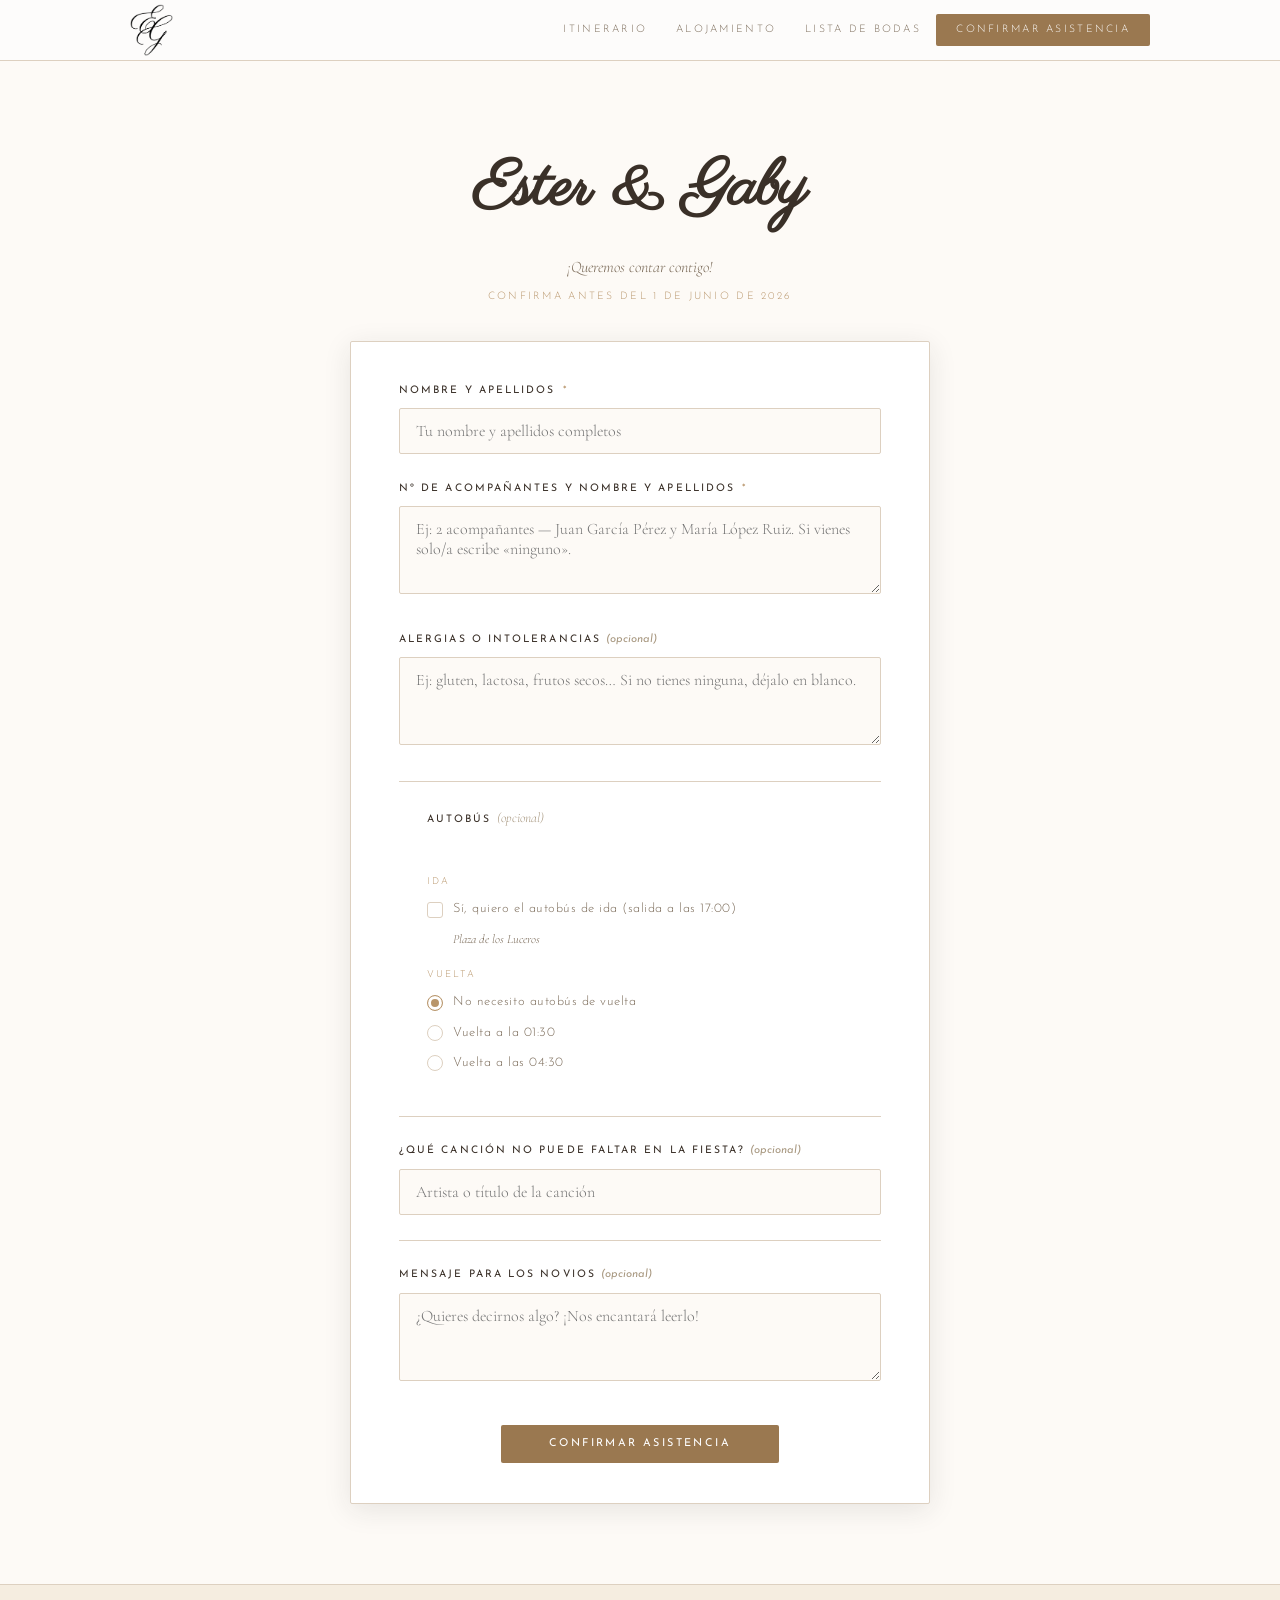
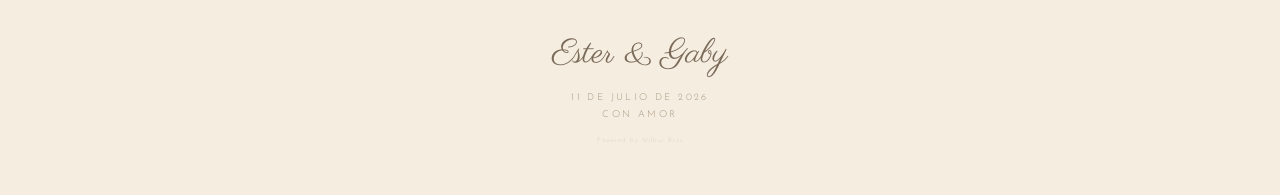
==== commit ac4f0aa6: "Añadida canción a AppScript" ====
--- a/confirmacion.html
+++ b/confirmacion.html
@@ -157,7 +157,23 @@
 
       <hr class="form-divider">
 
-      <!-- ── 6. Mensaje ── -->
+      <!-- ── 6. Canción ── -->
+      <div class="form-group">
+        <label class="form-label" for="cancion">
+          ¿Qué canción no puede faltar en la fiesta? <span class="opt">(opcional)</span>
+        </label>
+        <input
+          type="text"
+          id="cancion"
+          name="cancion"
+          class="form-input"
+          placeholder="Artista o título de la canción"
+        >
+      </div>
+
+      <hr class="form-divider">
+
+      <!-- ── 7. Mensaje ── -->
       <div class="form-group">
         <label class="form-label" for="mensaje">
           Mensaje para los novios <span class="opt">(opcional)</span>
--- a/styles.css
+++ b/styles.css
@@ -265,6 +265,7 @@
 .hero {
   background: var(--bg);
   overflow: hidden;
+  scroll-margin-top: 60px;
 }
 
 .hero-inner {
@@ -828,10 +829,10 @@
 }
 .footer-powered {
   font-family: var(--font-sans);
-  font-size: 0.5rem;
+  font-size: 0.4rem;
   letter-spacing: 0.15em;
   color: var(--text-xlight);
-  opacity: 0.5;
+  opacity: 0.35;
   margin-top: 0.75rem;
 }
 
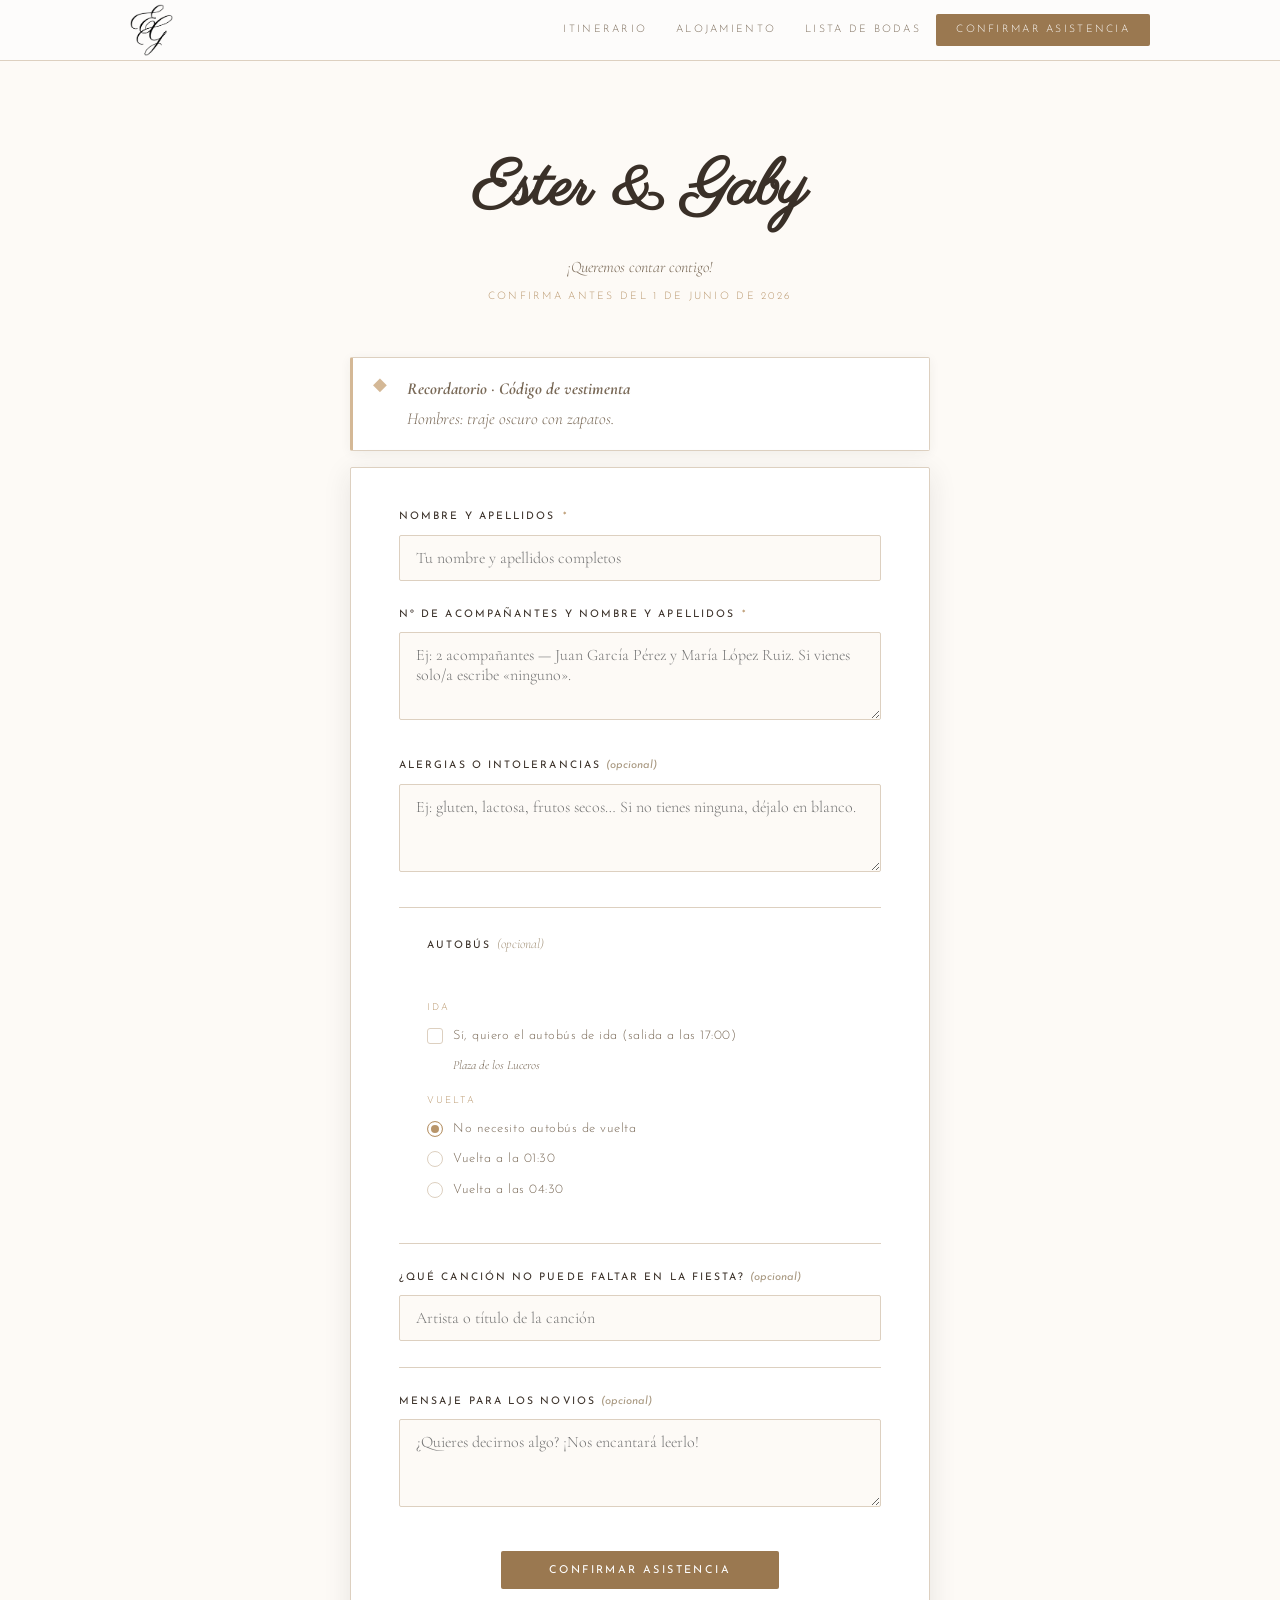
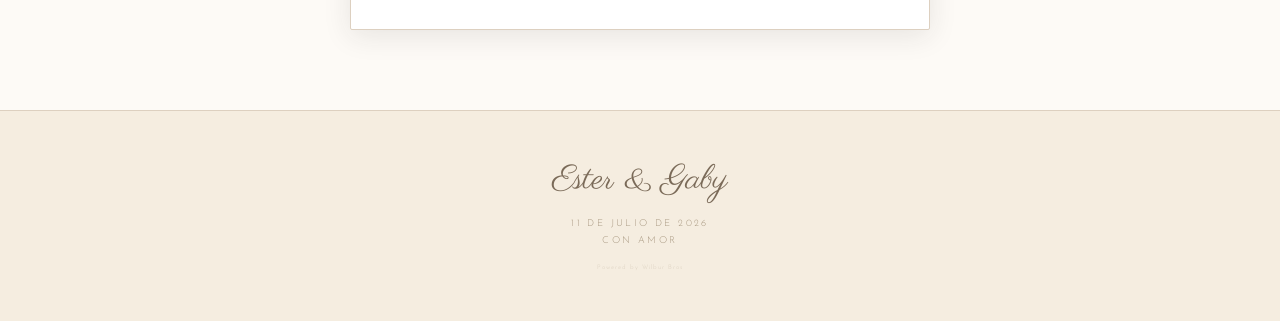
==== commit 81c1f52f: "Añadido dress code en idex y conf" ====
--- a/confirmacion.html
+++ b/confirmacion.html
@@ -53,6 +53,19 @@
       <h1 class="form-hero-names">Ester &amp; Gaby</h1>
       <p class="form-hero-sub">¡Queremos contar contigo!</p>
       <p class="form-hero-deadline">Confirma antes del 1 de junio de 2026</p>
+    </div>
+  </div>
+
+  <!-- ══════════════════════════════════════
+       CÓDIGO DE VESTIMENTA
+       ══════════════════════════════════════ -->
+  <div style="max-width: 620px; margin: 0 auto; padding: 1.5rem 1.25rem 0.5rem;">
+    <div class="nota-card" style="padding: 1rem 1.25rem;">
+      <span class="nota-icon" aria-hidden="true">◆</span>
+      <p class="nota-text">
+        <strong>Recordatorio · Código de vestimenta</strong><br>
+        Hombres: traje oscuro con zapatos.
+      </p>
     </div>
   </div>
 
